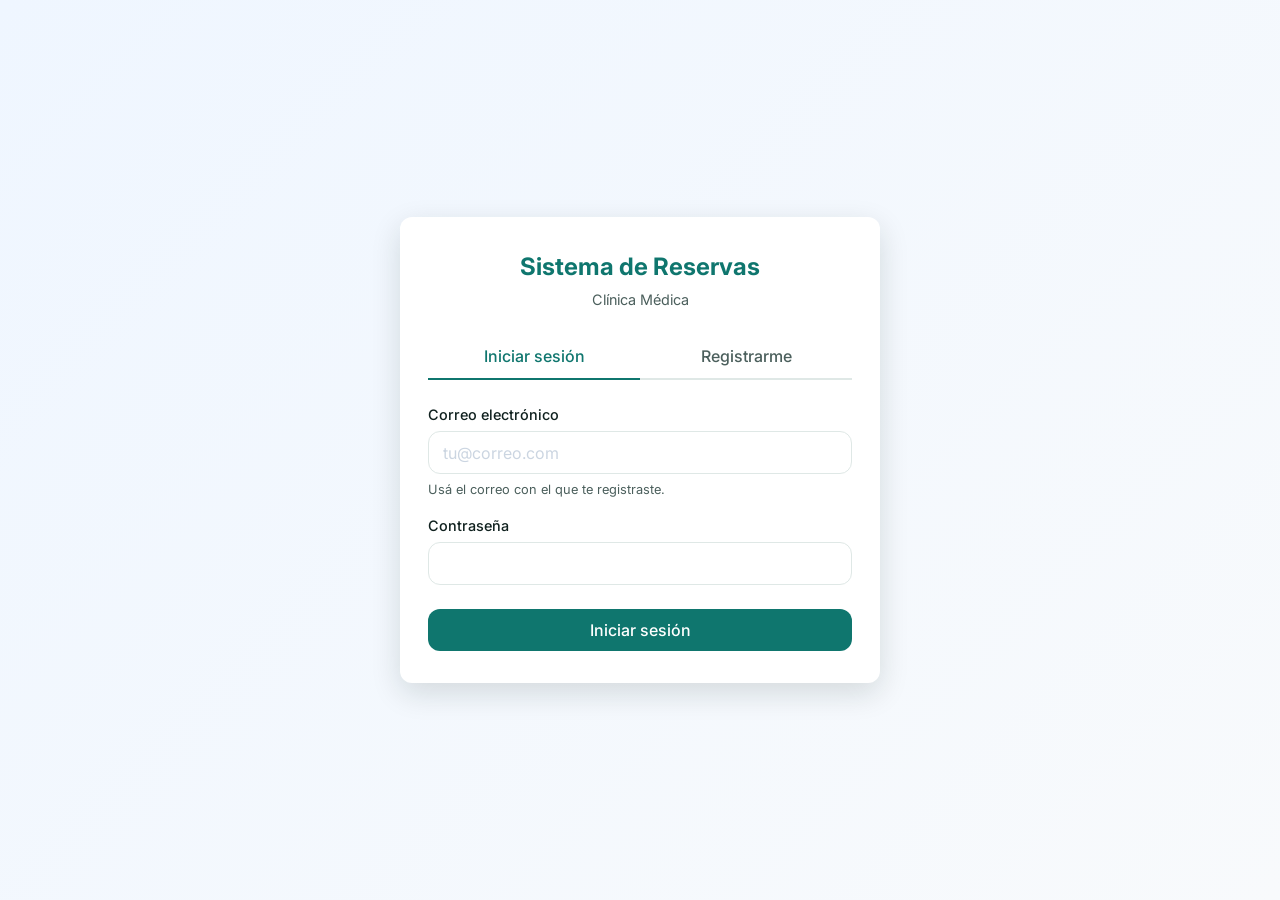
==== frontend/index.html @ bb3266c1 "fix: separar PatientResponse, fecha nacimiento con max 18 años, mensajes de error en español" ====
<!DOCTYPE html>
<html lang="es">
<head>
  <meta charset="UTF-8">
  <meta name="viewport" content="width=device-width, initial-scale=1.0">
  <title>Iniciar sesión - Clínica</title>
  <link rel="stylesheet" href="estilos.css">
  <link rel="preconnect" href="https://fonts.googleapis.com">
  <link rel="preconnect" href="https://fonts.gstatic.com" crossorigin>
  <link href="https://fonts.googleapis.com/css2?family=Inter:wght@400;500;600;700&display=swap" rel="stylesheet">
</head>
<body class="pagina-login">

  <main class="login-container">
    <header class="login-header">
      <h1>Sistema de Reservas</h1>
      <p class="login-subtitle">Clínica Médica</p>
    </header>

    <!-- Pestañas para elegir entre iniciar sesión y registrarse -->
    <nav class="tabs" role="tablist">
      <button class="tab tab-activa" id="tab-login" role="tab" aria-selected="true" aria-controls="form-login">
        Iniciar sesión
      </button>
      <button class="tab" id="tab-register" role="tab" aria-selected="false" aria-controls="form-register">
        Registrarme
      </button>
    </nav>

    <!-- Formulario de login -->
    <section id="form-login" class="form-section" role="tabpanel" aria-labelledby="tab-login">
      <form id="login-form" novalidate>
        <div class="form-group">
          <label for="login-email">Correo electrónico</label>
          <input type="email" id="login-email" name="email" autocomplete="email" required placeholder="tu@correo.com">
          <p class="form-help">Usá el correo con el que te registraste.</p>
          <p class="form-error" id="login-email-error" hidden></p>
        </div>

        <div class="form-group">
          <label for="login-password">Contraseña</label>
          <input type="password" id="login-password" name="password" autocomplete="current-password" required>
          <p class="form-error" id="login-password-error" hidden></p>
        </div>

        <p class="form-error form-error-global" id="login-error" hidden></p>

        <button type="submit" class="btn btn-primary btn-block" id="login-submit">
          Iniciar sesión
        </button>
      </form>
    </section>

    <!-- Formulario de registro (oculto por defecto) -->
    <section id="form-register" class="form-section" role="tabpanel" aria-labelledby="tab-register" hidden>
      <form id="register-form" novalidate>
        <div class="form-row">
          <div class="form-group">
            <label for="reg-first-name">Nombre</label>
            <input type="text" id="reg-first-name" name="first_name" required placeholder="Juan">
            <p class="form-error" id="reg-first-name-error" hidden></p>
          </div>
          <div class="form-group">
            <label for="reg-last-name">Apellido</label>
            <input type="text" id="reg-last-name" name="last_name" required placeholder="Pérez">
            <p class="form-error" id="reg-last-name-error" hidden></p>
          </div>
        </div>

        <div class="form-row">
          <div class="form-group">
            <label for="reg-dni">Cédula de identidad</label>
            <input type="text" id="reg-dni" name="dni" required placeholder="1.234.567-8" inputmode="numeric">
            <p class="form-error" id="reg-dni-error" hidden></p>
          </div>
          <div class="form-group">
            <label for="reg-birth-date">Fecha de nacimiento</label>
            <input type="date" id="reg-birth-date" name="birth_date" required max="2008-10-28" min="1906-10-28">
            <p class="form-error" id="reg-birth-date-error" hidden></p>
          </div>
        </div>

        <div class="form-row">
          <div class="form-group">
            <label for="reg-phone">Teléfono</label>
            <input type="tel" id="reg-phone" name="phone" required placeholder="099 123 456" inputmode="tel" maxlength="15">
            <p class="form-error" id="reg-phone-error" hidden></p>
          </div>
          <div class="form-group">
            <label for="reg-obra-social">Obra social <span class="form-optional">(opcional)</span></label>
            <input type="text" id="reg-obra-social" name="obra_social" placeholder="OSDE, Swiss Medical...">
          </div>
        </div>

        <div class="form-group">
          <label for="reg-email">Correo electrónico</label>
          <input type="email" id="reg-email" name="email" autocomplete="email" required placeholder="tu@correo.com">
          <p class="form-help">Lo vas a usar para iniciar sesión.</p>
          <p class="form-error" id="reg-email-error" hidden></p>
        </div>

        <div class="form-group">
          <label for="reg-password">Contraseña</label>
          <div class="input-con-toggle">
            <input type="password" id="reg-password" name="password" autocomplete="new-password" required minlength="8">
            <button type="button" class="btn-toggle-password" id="reg-password-toggle" aria-label="Mostrar contraseña">👁</button>
          </div>
          <p class="form-help">Mínimo 8 caracteres.</p>
          <p class="form-error" id="reg-password-error" hidden></p>
        </div>

        <div class="form-group">
          <label for="reg-password-confirm">Confirmar contraseña</label>
          <input type="password" id="reg-password-confirm" name="password_confirm" autocomplete="new-password" required minlength="8">
          <p class="form-error" id="reg-password-confirm-error" hidden></p>
        </div>

        <p class="form-error form-error-global" id="register-error" hidden></p>

        <button type="submit" class="btn btn-primary btn-block" id="register-submit">
          Crear mi cuenta
        </button>
      </form>
    </section>
  </main>

  <!-- Cargar los scripts al final para que el HTML esté listo -->
  <script src="js/config.js?v=7"></script>
  <script src="js/auth.js?v=2"></script>
  <script src="js/app.js?v=8"></script>
</body>
</html>
---- frontend/estilos.css ----
/* ============================================================
   estilos.css - Tema claro moderno para el sistema
   ============================================================ */

/* ----- Variables (para cambiar el tema fácil) ----- */

:root {
  /* Paleta verde azulado (Teal) - Maqueta rediseño */
  --color-primario: #0f766e;
  --color-primario-hover: #115e59;
  --color-peligro: #dc2626;
  --color-exito: #15803d;
  --color-advertencia: #b45309;
  --color-texto: #10211f;
  --color-texto-suave: #4b5f5c;
  --color-fondo: #f3f7f6;
  --color-blanco: #ffffff;
  --color-borde: #dfe8e6;
  --color-borde-foco: #0d9488;
  --radio: 12px;
  --radio-lg: 16px;
  --sombra: 0 1px 2px rgba(16,33,31,.08), 0 4px 16px rgba(16,33,31,.05);
  --sombra-lg: 0 10px 30px rgba(16,33,31,.14);
}

/* ============================================================
   MODO OSCURO (automático según el sistema)
   ============================================================ */

@media (prefers-color-scheme: dark) {
  :root {
    --color-primario: #2dd4bf;
    --color-primario-hover: #5eead4;
    --color-peligro: #f87171;
    --color-exito: #4ade80;
    --color-advertencia: #fbbf24;
    --color-texto: #f1f5f9;
    --color-texto-suave: #94a3b8;
    --color-fondo: #0f172a;
    --color-blanco: #1e293b;
    --color-borde: #334155;
    --color-borde-foco: #2dd4bf;
    --sombra: 0 1px 2px rgba(0,0,0,.3), 0 4px 16px rgba(0,0,0,.2);
    --sombra-lg: 0 10px 30px rgba(0,0,0,.4);
  }
}


/* ----- Reset y base ----- */

*,
*::before,
*::after {
  box-sizing: border-box;
  margin: 0;
  padding: 0;
}

html {
  font-size: 16px;
}

/* La regla [hidden] del navegador es fácil de pisar sin querer: la forzamos. */
[hidden] {
  display: none !important;
}

body {
  font-family: "Inter", -apple-system, BlinkMacSystemFont, "Segoe UI", Roboto, "Helvetica Neue", Arial, sans-serif;
  background: var(--color-fondo);
  color: var(--color-texto);
  line-height: 1.5;
  -webkit-font-smoothing: antialiased;
}


/* ----- Login ----- */

.pagina-login {
  min-height: 100vh;
  display: flex;
  align-items: center;
  justify-content: center;
  padding: 1rem;
  background: linear-gradient(135deg, #eff6ff 0%, #f8fafc 100%);
}

.login-container {
  width: 100%;
  max-width: 480px;
  background: var(--color-blanco);
  border-radius: 12px;
  box-shadow: var(--sombra-lg);
  padding: 2rem 1.75rem;
}

.login-header {
  text-align: center;
  margin-bottom: 1.5rem;
}

.login-header h1 {
  font-size: 1.5rem;
  color: var(--color-primario);
  margin-bottom: 0.25rem;
}

.login-subtitle {
  color: var(--color-texto-suave);
  font-size: 0.9rem;
}


/* ----- Pestañas ----- */

.tabs {
  display: flex;
  gap: 0;
  margin-bottom: 1.5rem;
  border-bottom: 2px solid var(--color-borde);
}

.tab {
  flex: 1;
  background: none;
  border: none;
  padding: 0.75rem 1rem;
  font-size: 1rem;
  font-family: inherit;
  color: var(--color-texto-suave);
  cursor: pointer;
  border-bottom: 2px solid transparent;
  margin-bottom: -2px;
  transition: color 0.15s, border-color 0.15s;
  font-weight: 500;
}

.tab:hover {
  color: var(--color-primario);
}

.tab-activa {
  color: var(--color-primario);
  border-bottom-color: var(--color-primario);
}


/* ----- Formularios ----- */

.form-group {
  margin-bottom: 1rem;
}

.form-row {
  display: grid;
  grid-template-columns: 1fr 1fr;
  gap: 0.75rem;
}

@media (max-width: 480px) {
  .form-row {
    grid-template-columns: 1fr;
  }
}

label {
  display: block;
  font-size: 0.9rem;
  font-weight: 500;
  margin-bottom: 0.35rem;
  color: var(--color-texto);
}

.form-optional {
  font-weight: 400;
  color: var(--color-texto-suave);
  font-size: 0.85rem;
}

input[type="text"],
input[type="email"],
input[type="password"],
input[type="tel"],
input[type="date"],
input[type="number"],
input[type="time"],
select,
textarea {
  width: 100%;
  padding: 0.65rem 0.85rem;
  font-size: 1rem;
  font-family: inherit;
  color: var(--color-texto);
  background: var(--color-blanco);
  border: 1px solid var(--color-borde);
  border-radius: var(--radio);
  transition: border-color 0.15s, box-shadow 0.15s;
  -webkit-appearance: none;
  appearance: none;
}

input:focus,
select:focus,
textarea:focus {
  outline: none;
  border-color: var(--color-primario);
  box-shadow: 0 0 0 3px rgba(37, 99, 235, 0.15);
}

input::placeholder {
  color: #cbd5e1;
}

.form-help {
  font-size: 0.8rem;
  color: var(--color-texto-suave);
  margin-top: 0.35rem;
}

.form-error {
  font-size: 0.85rem;
  color: var(--color-peligro);
  margin-top: 0.35rem;
  font-weight: 500;
}

.form-error-global {
  background: #fef2f2;
  border: 1px solid #fecaca;
  border-radius: var(--radio);
  padding: 0.75rem 1rem;
  margin-bottom: 1rem;
}


/* ----- Botones ----- */

.btn {
  display: inline-flex;
  align-items: center;
  justify-content: center;
  gap: 0.5rem;
  padding: 0.7rem 1.2rem;
  font-size: 1rem;
  font-weight: 500;
  font-family: inherit;
  border: none;
  border-radius: var(--radio);
  cursor: pointer;
  transition: background 0.15s, opacity 0.15s;
  text-decoration: none;
}

.btn-primary {
  background: var(--color-primario);
  color: white;
}

.btn-primary:hover:not(:disabled) {
  background: var(--color-primario-hover);
}

.btn:disabled {
  opacity: 0.6;
  cursor: not-allowed;
}

.btn-block {
  width: 100%;
  margin-top: 0.5rem;
}


/* ----- Notificaciones (toast) ----- */

.toast {
  position: fixed;
  bottom: 1.5rem;
  left: 50%;
  transform: translateX(-50%) translateY(1rem);
  padding: 0.75rem 1.25rem;
  border-radius: var(--radio);
  font-size: 0.95rem;
  font-weight: 500;
  color: white;
  box-shadow: var(--sombra-lg);
  opacity: 0;
  transition: opacity 0.3s, transform 0.3s;
  z-index: 1000;
  max-width: 90vw;
}

.toast-visible {
  opacity: 1;
  transform: translateX(-50%) translateY(0);
}

.toast-success {
  background: var(--color-exito);
}

.toast-error {
  background: var(--color-peligro);
}

.toast-info {
  background: var(--color-primario);
}

/* ============================================================
   Estilos del panel de la app (después del login)
   ============================================================ */

/* ----- Header de la app ----- */

.app-header {
  background: var(--color-blanco);
  border-bottom: 1px solid var(--color-borde);
  padding: 0.75rem 1rem;
  display: flex;
  align-items: center;
  justify-content: space-between;
  gap: 1rem;
  flex-wrap: wrap;
  box-shadow: var(--sombra);
}

.app-header-brand h1 {
  font-size: 1.1rem;
  color: var(--color-primario);
  margin: 0;
}

.app-header-user {
  display: flex;
  align-items: center;
  gap: 0.75rem;
  font-size: 0.9rem;
  color: var(--color-texto-suave);
}


/* ----- Botones secundarios y de peligro ----- */

.btn-secondary {
  background: transparent;
  color: var(--color-texto-suave);
  border: 1px solid var(--color-borde);
}

.btn-secondary:hover:not(:disabled) {
  background: var(--color-fondo);
  color: var(--color-texto);
}

.btn-peligro {
  background: var(--color-peligro);
  color: white;
}

.btn-peligro:hover:not(:disabled) {
  background: #b91c1c;
}

.btn-sm {
  padding: 0.4rem 0.8rem;
  font-size: 0.85rem;
}


/* ----- Navegación de la app ----- */

.app-nav {
  display: flex;
  background: var(--color-blanco);
  border-bottom: 1px solid var(--color-borde);
  padding: 0 1rem;
  gap: 0.5rem;
  overflow-x: auto;
}

.nav-item {
  background: none;
  border: none;
  padding: 0.85rem 1rem;
  font-size: 0.95rem;
  font-family: inherit;
  color: var(--color-texto-suave);
  cursor: pointer;
  border-bottom: 3px solid transparent;
  margin-bottom: -1px;
  transition: color 0.15s, border-color 0.15s;
  font-weight: 500;
  white-space: nowrap;
}

.nav-item:hover {
  color: var(--color-primario);
}

.nav-item-activa {
  color: var(--color-primario);
  border-bottom-color: var(--color-primario);
}


/* ----- Main de la app ----- */

.app-main {
  max-width: 960px;
  margin: 0 auto;
  padding: 1.5rem 1rem 3rem;
}

.app-section {
  animation: aparecer 0.2s ease-out;
}

@keyframes aparecer {
  from { opacity: 0; transform: translateY(4px); }
  to { opacity: 1; transform: translateY(0); }
}

.section-header {
  margin-bottom: 1.5rem;
}

.section-header h2 {
  font-size: 1.35rem;
  margin-bottom: 0.35rem;
}

.section-subtitle {
  color: var(--color-texto-suave);
  font-size: 0.9rem;
}


/* ----- Cajas de estado ----- */

.loading-box {
  padding: 1.5rem;
  background: var(--color-blanco);
  border: 1px solid var(--color-borde);
  border-radius: var(--radio);
  color: var(--color-texto-suave);
  text-align: center;
  font-size: 0.9rem;
}

.empty-box {
  padding: 2rem 1.5rem;
  background: var(--color-blanco);
  border: 1px dashed var(--color-borde);
  border-radius: var(--radio);
  text-align: center;
}

.empty-box h3 {
  margin-bottom: 0.5rem;
  color: var(--color-texto);
}

.empty-box p {
  color: var(--color-texto-suave);
  font-size: 0.9rem;
  margin-bottom: 1rem;
}


/* ----- Lista de citas ----- */

.citas-list {
  display: flex;
  flex-direction: column;
  gap: 0.75rem;
}

.cita-card {
  background: var(--color-blanco);
  border: 1px solid var(--color-borde);
  border-left: 4px solid var(--color-borde);
  border-radius: var(--radio);
  padding: 1rem;
  display: flex;
  align-items: center;
  justify-content: space-between;
  gap: 1rem;
  flex-wrap: wrap;
}

.cita-confirmada {
  border-left-color: var(--color-exito);
}

.cita-cancelada {
  border-left-color: var(--color-peligro);
  opacity: 0.6;
}

.cita-atendida {
  border-left-color: var(--color-primario);
}

.cita-no-show {
  border-left-color: var(--color-advertencia);
}

.cita-info {
  flex: 1;
  min-width: 200px;
}

.cita-fecha {
  font-weight: 500;
  font-size: 1rem;
  margin-bottom: 0.25rem;
}

.cita-estado {
  font-size: 0.85rem;
  color: var(--color-texto-suave);
}


/* ----- Grid de horarios ----- */

.horarios-grid {
  display: grid;
  grid-template-columns: repeat(auto-fill, minmax(80px, 1fr));
  gap: 0.5rem;
  margin-top: 0.5rem;
}

.horario-btn {
  padding: 0.6rem 0.5rem;
  font-size: 0.95rem;
  font-family: inherit;
  background: #dcfce7;
  color: #166534;
  border: 2px solid #bbf7d0;
  border-radius: var(--radio);
  cursor: pointer;
  transition: background 0.15s, border-color 0.15s, transform 0.1s;
  font-weight: 500;
}

.horario-btn:hover:not(:disabled) {
  background: #bbf7d0;
  border-color: var(--color-exito);
}

.horario-btn-seleccionado {
  background: var(--color-exito);
  color: white;
  border-color: #15803d;
  transform: scale(1.05);
}

.horario-btn-ocupado {
  background: var(--color-fondo);
  color: #94a3b8;
  border-color: var(--color-borde);
  cursor: not-allowed;
  text-decoration: line-through;
}


/* ----- Form de reserva ----- */

.reservar-form {
  background: var(--color-blanco);
  padding: 1.5rem;
  border: 1px solid var(--color-borde);
  border-radius: var(--radio);
}

/* ============================================================
   Estilos del panel de admin
   ============================================================ */

/* ----- Filtros ----- */

.filtros-box {
  background: var(--color-blanco);
  border: 1px solid var(--color-borde);
  border-radius: var(--radio);
  padding: 1rem;
  margin-bottom: 1.5rem;
  display: grid;
  grid-template-columns: repeat(auto-fit, minmax(180px, 1fr));
  gap: 0.75rem;
  align-items: end;
}

.filtros-box .form-group {
  margin-bottom: 0;c
}

.filtros-acciones {
  display:ita flex;
 - gap: 0.5rem;
  grid-column: 1 / -iones1;
  margin-top: 0.25rem;
}


/* ----- Lista de citas (admin) ----- */

.citas-admin-list {
  display: flex;
  flex-direction: column;
  gap: 0.75rem;
}

.cita-detalle {
  font-size: 0.9rem;
  color: var(--color-texto-suave);
  margin-bottom: 0.25rem;
}

.acciones-horario {
  display: flex;
  gap: 0.5rem;
  flex-wrap: wrap;
}


/* ----- Modal ----- */

.modal-backdrop {
  position: fixed;
  inset: 0;
  background: rgba(15, 23, 42, 0.6);
  display: flex;
  align-items: center;
  justify-content: center;
  padding: 1rem;
  z-index: 1000;
  animation: fadeIn 0.15s ease-out;
}

@keyframes fadeIn {
  from { opacity: 0; }
  to { opacity: 1; }
}

.modal {
  background: var(--color-blanco);
  border-radius: 12px;
  box-shadow: var(--sombra-lg);
  width: 100%;
  max-width: 520px;
  max-height: 90vh;
  display: flex;
  flex-direction: column;
  overflow: hidden;
}

.modal-header {
  display: flex;
  align-items: center;
  justify-content: space-between;
  padding: 1rem 1.25rem;
  border-bottom: 1px solid var(--color-borde);
}

.modal-header h3 {
  font-size: 1.1rem;
  margin: 0;
}

.modal-close {
  background: none;
  border: none;
  font-size: 1.75rem;
  color: var(--color-texto-suave);
  cursor: pointer;
  padding: 0;
  line-height: 1;
  width: 32px;
  height: 32px;
  border-radius: 50%;
  transition: background 0.15s;
}

.modal-close:hover {
  background: var(--color-fondo);
}

.modal-body {
  padding: 1.25rem;
  overflow-y: auto;
}

.modal-acciones {
  display: flex;
  justify-content: flex-end;
  gap: 0.5rem;
  margin-top: 1.25rem;
  padding-top: 1rem;
  border-top: 1px solid var(--color-borde);
}

/* ----- Lista de checkboxes (para especialidades) ----- */

.checkbox-list {
  display: flex;
  flex-direction: column;
  gap: 0.5rem;
  padding: 0.75rem;
  background: var(--color-fondo);
  border: 1px solid var(--color-borde);
  border-radius: var(--radio);
  margin-top: 0.35rem;
  max-height: 200px;
  overflow-y: auto;
}

.checkbox-item {
  display: flex;
  align-items: center;
  gap: 0.5rem;
  font-weight: 400;
  font-size: 0.95rem;
  margin: 0;
  cursor: pointer;
}

.checkbox-item input {
  width: auto;
  margin: 0;
  cursor: pointer;
}

.form-hint {
  font-size: 0.8rem;
  color: var(--color-texto-suave);
  margin-top: 0.35rem;
  font-style: italic;
}

/* ----- Subsecciones (horarios y bloqueos) ----- */

.subsection {
  background: var(--color-blanco);
  border: 1px solid var(--color-borde);
  border-radius: var(--radio);
  padding: 1.25rem;
  margin-bottom: 1.5rem;
}

.subsection-header {
  display: flex;
  align-items: center;
  justify-content: space-between;
  gap: 1rem;
  margin-bottom: 1rem;
  flex-wrap: wrap;
}

.subsection-header h3 {
  font-size: 1.1rem;
  margin: 0;
}

.horarios-tabla-container {
  overflow-x: auto;
}

.horarios-tabla {
  width: 100%;
  border-collapse: collapse;
  font-size: 0.9rem;
}

.horarios-tabla th,
.horarios-tabla td {
  text-align: left;
  padding: 0.6rem 0.5rem;
  border-bottom: 1px solid var(--color-borde);
}

.horarios-tabla th {
  font-weight: 600;
  color: var(--color-texto-suave);
  font-size: 0.85rem;
  text-transform: uppercase;
  letter-spacing: 0.03em;
}

.horarios-tabla tbody tr:last-child td {
  border-bottom: none;
}

textarea {
  font-family: inherit;
  resize: vertical;
}

/* ----- Agrupamiento por dia (panel medico) ----- */

.citas-agrupadas {
  display: flex;
  flex-direction: column;
  gap: 1.5rem;
}

.grupo-dia-titulo {
  font-size: 1rem;
  font-weight: 600;
  color: var(--color-texto-suave);
  text-transform: uppercase;
  letter-spacing: 0.05em;
  font-size: 0.85rem;
  margin-bottom: 0.75rem;
  padding-bottom: 0.5rem;
  border-bottom: 2px solid var(--color-borde);
}

/* ----- Acciones de horario (botones apilados) ----- */

.acciones-horario {
  display: flex;
  flex-direction: column;
  gap: 0.35rem;
  align-items: flex-start;
}

.acciones-separador {
  height: 1px;
  width: 100%;
  background: var(--color-borde);
  margin: 0.25rem 0;
}

.acciones-nota {
  font-size: 0.7rem;
  color: var(--color-texto-suave);
  font-style: italic;
  margin: 0;
}

/* --- Limpieza de botones (Fase 1) --- */
.btn,
.btn:visited,
.btn:hover,
.btn:focus {
  text-decoration: none !important;
  color: inherit;
}
.btn-primary,
.btn-primary:visited {
  color: #ffffff !important;
}

/* ============================================================
   FASE 2: Barra lateral (Desktop)
   ============================================================ */

/* Layout general: sidebar + main */
.app-layout {
  display: flex;
  min-height: calc(100vh - 64px); /* 64px = altura del header */
}

/* Barra lateral (antes era la barra de pestañas) */
.app-nav {
  width: 240px;
  background: var(--color-blanco);
  border-right: 1px solid var(--color-borde);
  padding: 1.5rem 1rem;
  display: flex;
  flex-direction: column;
  gap: 0.5rem;
  position: sticky;
  top: 64px;
  height: calc(100vh - 64px);
  overflow-y: auto;
}

/* Botones de la barra lateral */
.app-nav .nav-item {
  width: 100%;
  text-align: left;
  padding: 0.75rem 1rem;
  border-radius: var(--radio-sm);
  background: transparent;
  border: none;
  color: var(--color-texto-suave);
  font-size: 0.95rem;
  font-weight: 500;
  cursor: pointer;
  transition: all 0.15s ease;
  font-family: inherit;
}

.app-nav .nav-item:hover {
  background: var(--color-fondo);
  color: var(--color-texto);
}

.app-nav .nav-item-activa {
  background: var(--color-primario-suave, #ccfbf1);
  color: var(--color-primario);
  font-weight: 600;
}

/* Main: ocupa el resto del espacio */
.app-main {
  flex: 1;
  padding: 2rem;
  max-width: 1400px;
  margin: 0 auto;
}

/* ============================================================
   RESPONSIVE: En móvil, la barra lateral vuelve a ser arriba
   ============================================================ */
@media (max-width: 768px) {
  .app-layout {
    flex-direction: column;
  }
  
  .app-nav {
    width: 100%;
    flex-direction: row;
    height: auto;
    overflow-x: auto;
    padding: 0.5rem;
    position: static;
    border-right: none;
    border-bottom: 1px solid var(--color-borde);
    gap: 0.25rem;
  }
  
  .app-nav .nav-item {
    white-space: nowrap;
    padding: 0.5rem 0.75rem;
    font-size: 0.85rem;
  }
  
  .app-main {
    padding: 1rem;
  }
}

/* ============================================================
   FASE 2.1: Botones en listas (más discretos y elegantes)
   ============================================================ */

/* Contenedor de acciones en las tarjetas */
.cita-acciones {
  display: flex;
  gap: 0.5rem; /* Separación entre los botones */
  align-items: center;
}

/* Botón Editar (Secundario) */
.cita-acciones .btn {
  background: var(--color-blanco);
  border: 1px solid var(--color-borde);
  color: var(--color-texto-suave);
  font-weight: 500;
  padding: 0.4rem 0.8rem;
  border-radius: var(--radio-sm);
  box-shadow: none;
  transition: all 0.2s ease;
}
.cita-acciones .btn:hover {
  background: var(--color-fondo);
  color: var(--color-texto);
}

/* Botón Desactivar (Peligro discreto) */
.cita-acciones .btn-peligro {
  background: transparent;
  border: 1px solid transparent;
  color: var(--color-peligro);
}
.cita-acciones .btn-peligro:hover {
  background: #fee2e2; /* Rojo muy suave al pasar el mouse */
  border-color: #fecaca;
}

/* En el iPhone, que no se quede pegado el rojo al tocar */
@media (hover: none) {
  .cita-acciones .btn-peligro:hover {
    background: transparent;
  }
  .cita-acciones .btn-peligro:active {
    background: #fee2e2;
  }
}

/* ============================================================
   FASE 3: Pantalla de Inicio (Dashboard)
   ============================================================ */

/* Contenedor de tarjetas de resumen */
.inicio-tarjetas {
  display: grid;
  grid-template-columns: repeat(auto-fit, minmax(200px, 1fr));
  gap: 1rem;
  margin-bottom: 1.5rem;
}

/* Tarjeta de resumen */
.inicio-tarjeta {
  background: var(--color-blanco);
  border-radius: var(--radio);
  border: 1px solid var(--color-borde);
  padding: 1.25rem 1.5rem;
  box-shadow: var(--sombra);
  display: flex;
  flex-direction: column;
  gap: 0.25rem;
}

.inicio-tarjeta-label {
  font-size: 0.875rem;
  color: var(--color-texto-suave);
  font-weight: 500;
}

.inicio-tarjeta-numero {
  font-size: 2.25rem;
  font-weight: 700;
  color: var(--color-texto);
  line-height: 1.2;
  font-variant-numeric: tabular-nums;
}

.inicio-tarjeta-detalle {
  font-size: 0.8rem;
  color: var(--color-texto-suave);
}

/* Card de agenda */
.inicio-card {
  background: var(--color-blanco);
  border-radius: var(--radio);
  border: 1px solid var(--color-borde);
  box-shadow: var(--sombra);
  overflow: hidden;
}

.inicio-card-header {
  padding: 1.25rem 1.5rem;
  border-bottom: 1px solid var(--color-borde);
}

.inicio-card-header h3 {
  font-size: 1.1rem;
  font-weight: 600;
  color: var(--color-texto);
}

/* Lista de la agenda */
.inicio-agenda-list {
  display: flex;
  flex-direction: column;
}

.inicio-agenda-item {
  display: flex;
  align-items: center;
  gap: 1rem;
  padding: 1rem 1.5rem;
  border-bottom: 1px solid var(--color-borde);
}

.inicio-agenda-item:last-child {
  border-bottom: none;
}

.inicio-agenda-hora {
  font-size: 1rem;
  font-weight: 600;
  color: var(--color-primario);
  min-width: 60px;
}

.inicio-agenda-info {
  flex: 1;
}

.inicio-agenda-paciente {
  font-weight: 600;
  color: var(--color-texto);
  font-size: 0.95rem;
}

.inicio-agenda-detalle {
  font-size: 0.85rem;
  color: var(--color-texto-suave);
  margin-top: 0.15rem;
}

/* Badges de estado (reutilizamos las píldoras) */
.estado-badge {
  padding: 0.25rem 0.75rem;
  border-radius: var(--radio-pill);
  font-size: 0.75rem;
  font-weight: 600;
}
.estado-confirmed { background: #d1fae5; color: #065f46; }
.estado-attended { background: #dbeafe; color: #1e40af; }
.estado-pending { background: #fef3c7; color: #92400e; }
.estado-cancelled { background: #fee2e2; color: #991b1b; }
.estado-no_show { background: #f3f4f6; color: #374151; }

/* ============================================================
   FASE 4: Agenda Semanal (Grilla)
   ============================================================ */

.agenda-header {
  display: flex;
  justify-content: space-between;
  align-items: center;
  margin-bottom: 1rem;
  flex-wrap: wrap;
  gap: 1rem;
}

.agenda-controles {
  display: flex;
  gap: 0.5rem;
  align-items: center;
}

.agenda-leyenda {
  display: flex;
  gap: 1rem;
  margin-bottom: 1rem;
  flex-wrap: wrap;
  font-size: 0.85rem;
  color: var(--color-texto-suave);
}

.agenda-leyenda-item {
  display: flex;
  align-items: center;
  gap: 0.4rem;
}

.agenda-leyenda-color {
  width: 12px;
  height: 12px;
  border-radius: 3px;
  display: inline-block;
}
.agenda-color-confirmed { background: #d1fae5; border: 1px solid #059669; }
.agenda-color-pending { background: #fef3c7; border: 1px dashed #d97706; }
.agenda-color-attended { background: #dbeafe; border: 1px solid #3b82f6; }
.agenda-color-cancelled { background: #fee2e2; border: 1px solid #dc2626; }

.agenda-grilla-container {
  background: var(--color-blanco);
  border-radius: var(--radio);
  border: 1px solid var(--color-borde);
  box-shadow: var(--sombra);
  overflow: auto;
  max-height: 70vh;
}

.agenda-grilla {
  display: grid;
  grid-template-columns: 60px repeat(7, minmax(120px, 1fr));
  min-width: 900px;
}

.agenda-grilla-header {
  display: contents;
}

.agenda-grilla-celda-header {
  padding: 0.75rem 0.5rem;
  text-align: center;
  font-weight: 600;
  font-size: 0.85rem;
  color: var(--color-texto);
  background: var(--color-fondo);
  border-bottom: 2px solid var(--color-borde);
  position: sticky;
  top: 0;
  z-index: 2;
}

.agenda-grilla-celda-header.hoy {
  background: var(--color-primario-suave, #ccfbf1);
  color: var(--color-primario);
}

.agenda-grilla-hora {
  padding: 0.5rem;
  text-align: right;
  font-size: 0.75rem;
  color: var(--color-texto-suave);
  border-right: 1px solid var(--color-borde);
  border-bottom: 1px solid var(--color-borde);
  background: var(--color-fondo);
  position: sticky;
  left: 0;
  z-index: 1;
}

.agenda-grilla-celda {
  border-right: 1px solid var(--color-borde);
  border-bottom: 1px solid var(--color-borde);
  min-height: 50px;
  position: relative;
  padding: 2px;
}

.agenda-bloque {
  padding: 0.35rem 0.5rem;
  border-radius: 6px;
  font-size: 0.75rem;
  line-height: 1.3;
  cursor: pointer;
  transition: transform 0.15s ease;
  overflow: hidden;
  height: calc(100% - 4px);
}
.agenda-bloque:hover {
  transform: scale(1.02);
  z-index: 3;
}
.agenda-bloque-confirmed { background: #d1fae5; border-left: 3px solid #059669; color: #065f46; }
.agenda-bloque-pending { background: #fef3c7; border-left: 3px dashed #d97706; color: #92400e; }
.agenda-bloque-attended { background: #dbeafe; border-left: 3px solid #3b82f6; color: #1e40af; }
.agenda-bloque-cancelled { background: #fee2e2; border-left: 3px solid #dc2626; color: #991b1b; text-decoration: line-through; }

.agenda-bloque-hora { font-weight: 600; }
.agenda-bloque-paciente { font-weight: 500; }
.agenda-bloque-medico { font-size: 0.7rem; opacity: 0.85; }

/* ============================================================
   FASE 5: Tarjetas de lista (rediseño con avatar y menú)
   ============================================================ */

.lista-card {
  background: var(--color-blanco);
  border-radius: var(--radio);
  border: 1px solid var(--color-borde);
  box-shadow: var(--sombra);
  padding: 1rem 1.25rem;
  display: flex;
  align-items: center;
  gap: 1rem;
  transition: box-shadow 0.2s ease;
}

.lista-card:hover {
  box-shadow: var(--sombra-lg);
}

/* Avatar circular con iniciales */
.lista-avatar {
  width: 48px;
  height: 48px;
  border-radius: 50%;
  background: var(--color-primario-suave, #ccfbf1);
  color: var(--color-primario);
  display: flex;
  align-items: center;
  justify-content: center;
  font-weight: 600;
  font-size: 0.95rem;
  flex-shrink: 0;
}

/* Contenido principal de la tarjeta */
.lista-contenido {
  flex: 1;
  min-width: 0;
}

.lista-titulo {
  font-weight: 600;
  color: var(--color-texto);
  font-size: 1rem;
  margin-bottom: 0.15rem;
}

.lista-detalle {
  color: var(--color-texto-suave);
  font-size: 0.85rem;
  margin-bottom: 0.15rem;
}

.lista-detalle-secundario {
  color: var(--color-texto-suave);
  font-size: 0.8rem;
  opacity: 0.85;
}

/* Píldora de estado */
.lista-estado {
  padding: 0.25rem 0.75rem;
  border-radius: var(--radio-pill, 9999px);
  font-size: 0.75rem;
  font-weight: 600;
  white-space: nowrap;
}

.lista-estado-activo {
  background: #d1fae5;
  color: #065f46;
}

.lista-estado-inactivo {
  background: #f3f4f6;
  color: #6b7280;
}

/* Menú de acciones (⋯) */
.lista-acciones {
  position: relative;
  flex-shrink: 0;
}

.lista-menu-btn {
  background: transparent;
  border: none;
  color: var(--color-texto-suave);
  font-size: 1.5rem;
  line-height: 1;
  padding: 0.25rem 0.5rem;
  border-radius: var(--radio-sm, 8px);
  cursor: pointer;
  font-family: inherit;
  transition: background 0.15s ease;
}

.lista-menu-btn:hover {
  background: var(--color-fondo);
  color: var(--color-texto);
}

.lista-menu {
  position: absolute;
  right: 0;
  top: 100%;
  background: var(--color-blanco);
  border-radius: var(--radio-sm, 8px);
  border: 1px solid var(--color-borde);
  box-shadow: var(--sombra-lg);
  padding: 0.25rem;
  min-width: 140px;
  z-index: 10;
}

.lista-menu[hidden] {
  display: none !important;
}

.lista-menu button {
  display: block;
  width: 100%;
  text-align: left;
  padding: 0.5rem 0.75rem;
  background: transparent;
  border: none;
  border-radius: 6px;
  color: var(--color-texto);
  font-size: 0.85rem;
  cursor: pointer;
  font-family: inherit;
}

.lista-menu button:hover {
  background: var(--color-fondo);
}

.lista-menu button.peligro {
  color: var(--color-peligro);
}

.lista-menu button.peligro:hover {
  background: #fee2e2;
}

/* ============================================================
   FASE 5: Tabla de Horarios (estilo nuevo)
   ============================================================ */

.horarios-tabla {
  width: 100%;
  border-collapse: collapse;
  background: var(--color-blanco);
  border-radius: var(--radio);
  border: 1px solid var(--color-borde);
  box-shadow: var(--sombra);
  overflow: hidden;
}

.horarios-tabla thead {
  background: var(--color-fondo);
}

.horarios-tabla th {
  text-align: left;
  padding: 0.75rem 1rem;
  font-size: 0.8rem;
  font-weight: 600;
  color: var(--color-texto-suave);
  text-transform: uppercase;
  letter-spacing: 0.5px;
  border-bottom: 1px solid var(--color-borde);
}

.horarios-tabla td {
  padding: 1rem;
  border-bottom: 1px solid var(--color-borde);
  font-size: 0.9rem;
  color: var(--color-texto);
  vertical-align: middle;
}

.horarios-tabla tbody tr:last-child td {
  border-bottom: none;
}

.horarios-tabla tbody tr:hover {
  background: var(--color-fondo);
}

/* Celda de acciones con los botones apilados */
.acciones-horario {
  display: flex;
  flex-direction: column;
  gap: 0.4rem;
  align-items: flex-end;
}

.acciones-separador {
  height: 1px;
  width: 100%;
  background: var(--color-borde);
  margin: 0.2rem 0;
}

/* ============================================================
   FASE 6: Modales como hoja inferior (móvil) / centrados (PC)
   ============================================================ */

.modal-backdrop {
  position: fixed;
  inset: 0;
  z-index: 1000;
  background: rgba(16, 33, 31, 0.55);
  display: flex;
  align-items: flex-end;
  justify-content: center;
  overflow-y: auto;
}

.modal {
  width: 100%;
  max-width: 520px;
  max-height: 92dvh;
  overflow-y: auto;
  background: var(--color-blanco);
  border-radius: 16px 16px 0 0;
}

.modal-acciones {
  position: sticky;
  bottom: 0;
  background: var(--color-blanco);
  padding-top: 0.75rem;
}

@media (min-width: 700px) {
  .modal-backdrop {
    align-items: center;
    padding: 1rem;
  }
  .modal {
    border-radius: 16px;
  }
}

/* ============================================================
   FASE 6: Estilos para <dialog>
   ============================================================ */

.app-dialog {
  padding: 0;
  border: none;
  border-radius: var(--radio);
  max-width: 520px;
  width: 100%;
  max-height: 92dvh;
  overflow-y: auto;
  box-shadow: 0 25px 50px -12px rgba(0, 0, 0, 0.25);
  background: var(--color-blanco);
}

/* El backdrop (fondo oscuro) que agrega <dialog> automáticamente */
.app-dialog::backdrop {
  background: rgba(16, 33, 31, 0.55);
}

/* En móvil, hoja inferior */
@media (max-width: 699px) {
  .app-dialog {
    margin: 0;
    margin-top: auto;
    border-radius: 16px 16px 0 0;
    max-height: 92dvh;
  }
}

/* En desktop, centrado */
@media (min-width: 700px) {
  .app-dialog {
    margin: auto;
    border-radius: var(--radio);
  }
}

/* Ajustes del contenido interno */
.app-dialog .modal-header {
  padding: 1.25rem 1.5rem;
  border-bottom: 1px solid var(--color-borde);
  display: flex;
  justify-content: space-between;
  align-items: center;
}

.app-dialog .modal-body {
  padding: 1.5rem;
}

.app-dialog .modal-acciones {
  display: flex;
  justify-content: flex-end;
  gap: 0.75rem;
  padding-top: 1rem;
  border-top: 1px solid var(--color-borde);
  margin-top: 1.5rem;
}

/* ============================================================
   FASE 7: Buscador con autocompletado
   ============================================================ */

.searchable-select {
  position: relative;
  width: 100%;
}

.searchable-select input[type="text"] {
  width: 100%;
  padding: 0.75rem 1rem;
  border-radius: var(--radio-sm);
  border: 1px solid var(--color-borde);
  background: var(--color-fondo);
  font-family: inherit;
  font-size: 1rem;
  transition: all 0.2s ease;
}

.searchable-select input[type="text"]:focus {
  border-color: var(--color-primario);
  background: var(--color-blanco);
  box-shadow: 0 0 0 3px var(--color-primario-suave, #ccfbf1);
  outline: none;
}

.searchable-dropdown {
  position: absolute;
  top: 100%;
  left: 0;
  right: 0;
  background: var(--color-blanco);
  border: 1px solid var(--color-borde);
  border-radius: var(--radio-sm);
  box-shadow: var(--sombra-lg);
  max-height: 250px;
  overflow-y: auto;
  z-index: 100;
  margin-top: 4px;
}

.searchable-dropdown[hidden] {
  display: none !important;
}

.searchable-option {
  padding: 0.75rem 1rem;
  cursor: pointer;
  font-size: 0.95rem;
  color: var(--color-texto);
  border-bottom: 1px solid var(--color-borde);
}

.searchable-option:last-child {
  border-bottom: none;
}

.searchable-option:hover,
.searchable-option.selected {
  background: var(--color-primario-suave, #ccfbf1);
  color: var(--color-primario);
}

.searchable-option .option-detalle {
  font-size: 0.8rem;
  color: var(--color-texto-suave);
  margin-top: 0.15rem;
}

.searchable-empty {
  padding: 1rem;
  text-align: center;
  color: var(--color-texto-suave);
  font-size: 0.85rem;
}

/* Fix: dropdown del buscador en filtros no se corta */
.filtros-box {
  overflow: visible !important;
}

.searchable-select {
  overflow: visible;
}

/* ============================================================
   FASE 10: Botón mostrar/ocultar contraseña
   ============================================================ */

.input-con-toggle {
  position: relative;
  display: flex;
  align-items: center;
}

.input-con-toggle input {
  flex: 1;
  padding-right: 2.5rem;
}

.btn-toggle-password {
  position: absolute;
  right: 0.5rem;
  background: transparent;
  border: none;
  cursor: pointer;
  font-size: 1.2rem;
  padding: 0.5rem;
  color: var(--color-texto-suave);
}

.btn-toggle-password:hover {
  color: var(--color-texto);
}

/* ============================================================
   FASE 10: Mejorar el diseño del dropdown del buscador
   ============================================================ */

.searchable-dropdown {
  border-radius: var(--radio);
  border: 1px solid var(--color-borde);
  box-shadow: var(--sombra-lg);
  margin-top: 4px;
}

.searchable-option {
  padding: 0.75rem 1rem;
  border-bottom: 1px solid var(--color-borde);
  transition: background 0.15s ease;
}

.searchable-option:last-child {
  border-bottom: none;
}

.searchable-option:hover {
  background: var(--color-fondo);
}

.searchable-option.selected {
  background: var(--color-primario-suave, #ccfbf1);
  color: var(--color-primario);
}

.searchable-empty {
  padding: 1rem;
  text-align: center;
  color: var(--color-texto-suave);
  font-size: 0.85rem;
}

/* ============================================================
   FASE 10: Iconos del menu lateral
   ============================================================ */

.nav-item {
  display: flex;
  align-items: center;
  gap: 10px;
}

.nav-item .icono {
  width: 20px;
  height: 20px;
  fill: none;
  stroke: currentColor;
  stroke-width: 1.8;
  stroke-linecap: round;
  stroke-linejoin: round;
  flex: none;
}
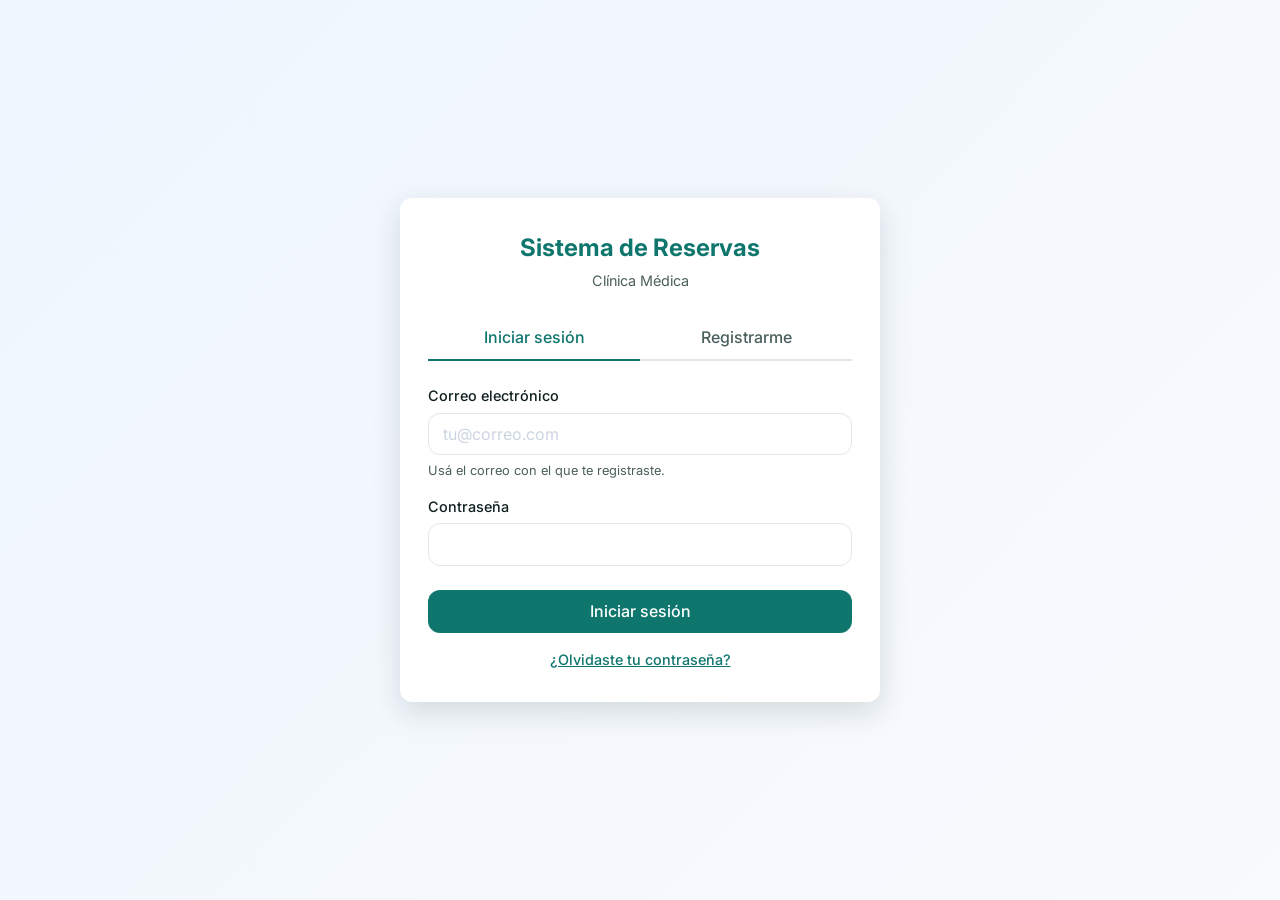
==== commit b1bbe63e: "feat: agregar "Olvidé mi contraseña" - Endpoints POST /auth/forgot-password y POST /auth/reset-passw" ====
--- a/frontend/index.html
+++ b/frontend/index.html
@@ -48,6 +48,7 @@
         <button type="submit" class="btn btn-primary btn-block" id="login-submit">
           Iniciar sesión
         </button>
+        <p class="login-link-secundario"><a href="reset-password.html">¿Olvidaste tu contraseña?</a></p>
       </form>
     </section>
 
--- a/frontend/estilos.css
+++ b/frontend/estilos.css
@@ -222,6 +222,25 @@
   color: var(--color-peligro);
   margin-top: 0.35rem;
   font-weight: 500;
+}
+
+.login-link-secundario {
+  text-align: center;
+  margin-top: 1rem;
+  font-size: 0.9rem;
+}
+
+.login-link-secundario a {
+  color: var(--color-primario);
+  font-weight: 500;
+}
+
+.mensaje-ok {
+  background: rgba(21, 128, 61, 0.08);
+  border: 1px solid rgba(21, 128, 61, 0.3);
+  color: var(--color-texto);
+  border-radius: var(--radio);
+  padding: 0.75rem 1rem;
 }
 
 .form-error-global {
@@ -1717,3 +1736,442 @@
   stroke-linejoin: round;
   flex: none;
 }
+
+/* ============================================================
+   FASE 10: Badge de ausencias pendientes
+   ============================================================ */
+
+.nav-badge {
+  display: inline-flex;
+  align-items: center;
+  justify-content: center;
+  min-width: 20px;
+  height: 20px;
+  padding: 0 6px;
+  margin-left: auto;
+  border-radius: 10px;
+  background: #d97706;
+  color: #ffffff;
+  font-size: 0.75rem;
+  font-weight: 600;
+  line-height: 1;
+}
+
+.nav-badge[hidden] {
+  display: none !important;
+}
+
+/* ============================================================
+   FASE 10: Filtros del panel médico (grid alineado)
+   ============================================================ */
+
+/* Solo aplica a los filtros que tienen .form-row + .form-group */
+.filtros-box {
+  display: grid;
+  grid-template-columns: repeat(auto-fit, minmax(180px, 1fr));
+  gap: 12px;
+}
+
+/* Los .form-row internos no deben romper el grid */
+.filtros-box .form-row {
+  display: contents;
+}
+
+/* Cada form-group ocupa una celda del grid */
+.filtros-box .form-group {
+  min-width: 0;
+}
+
+/* Los inputs y selects ocupan el 100% de su celda */
+.filtros-box .form-group input,
+.filtros-box .form-group select {
+  width: 100%;
+  box-sizing: border-box;
+}
+
+/* Las acciones (botones) ocupan toda la fila debajo */
+.filtros-box .filtros-acciones {
+  grid-column: 1 / -1;
+  display: flex;
+  flex-wrap: wrap;
+  gap: 8px;
+  margin-top: 4px;
+}
+
+/* ============================================================
+   FASE 10: Buscador con lupa
+   ============================================================ */
+
+.buscador {
+  display: flex;
+  align-items: center;
+  gap: 10px;
+  padding: 0 14px;
+  border: 1px solid var(--color-borde);
+  border-radius: var(--radio);
+  background: var(--color-fondo);
+  height: 46px;
+  transition: all 0.2s ease;
+}
+
+.buscador:focus-within {
+  border-color: var(--color-primario);
+  background: var(--color-blanco);
+  box-shadow: 0 0 0 3px var(--color-primario-suave, #ccfbf1);
+}
+
+.buscador svg {
+  width: 18px;
+  height: 18px;
+  flex-shrink: 0;
+  fill: none;
+  stroke: var(--color-texto-suave);
+  stroke-width: 1.8;
+  stroke-linecap: round;
+  stroke-linejoin: round;
+}
+
+.buscador input {
+  flex: 1;
+  border: none;
+  background: transparent;
+  outline: none;
+  font-family: inherit;
+  font-size: 0.95rem;
+  color: var(--color-texto);
+  padding: 0;
+  height: 100%;
+  min-width: 0;
+}
+
+.buscador input::placeholder {
+  color: var(--color-texto-suave);
+  opacity: 0.7;
+}
+
+/* Ocultar el botón nativo de limpiar (X) en Safari/Chrome */
+.buscador input::-webkit-search-cancel-button {
+  -webkit-appearance: none;
+  appearance: none;
+}
+
+/* ============================================================
+   FASE 10: Estilo del buscador con dropdown (.searchable-select)
+   ============================================================ */
+
+.searchable-select input[type="text"] {
+  width: 100%;
+  padding: 0.75rem 1rem;
+  border-radius: var(--radio);
+  border: 1px solid var(--color-borde);
+  background: var(--color-fondo);
+  font-family: inherit;
+  font-size: 0.95rem;
+  color: var(--color-texto);
+  transition: all 0.2s ease;
+  height: 46px;
+  box-sizing: border-box;
+}
+
+.searchable-select input[type="text"]:focus {
+  border-color: var(--color-primario);
+  background: var(--color-blanco);
+  box-shadow: 0 0 0 3px var(--color-primario-suave, #ccfbf1);
+  outline: none;
+}
+
+.searchable-select input[type="text"]::placeholder {
+  color: var(--color-texto-suave);
+  opacity: 0.7;
+}
+
+/* ============================================================
+   Ajuste visual para los botones en las tarjetas del médico
+   ============================================================ */
+.lista-card {
+  flex-wrap: wrap;
+}
+
+.lista-card .cita-acciones {
+  width: 100%;
+  margin-top: 12px;
+  padding-top: 12px;
+  border-top: 1px solid var(--color-borde, #e5e7eb);
+  display: flex;
+  gap: 8px;
+  justify-content: flex-end;
+}
+
+/* Arreglos de responsive y desbordes (Reportados por QA) */
+.lista-titulo, .lista-detalle, .lista-detalle-secundario, .cita-detalle {
+  word-break: break-word;
+  overflow-wrap: anywhere;
+}
+
+@media (max-width: 768px) {
+  /* Evitar que las tablas se salgan de la pantalla */
+  .horarios-tabla-container {
+    overflow-x: auto;
+  }
+  .horarios-tabla th, .horarios-tabla td {
+    white-space: nowrap;
+    font-size: 0.85rem;
+    padding: 8px 4px;
+  }
+  /* Achicar el textarea de especialidades */
+  #esp-descripcion {
+    min-height: 60px;
+    height: 60px;
+  }
+  /* El modal de usuarios en el celular */
+  .lista-card {
+    flex-wrap: wrap;
+  }
+  .lista-avatar {
+    width: 36px;
+    height: 36px;
+    font-size: 0.9rem;
+  }
+}
+
+/* Para que no crezca infinito */
+  padding: 2px;
+}
+
+.agenda-bloque {
+  position: static !important; /* Quitamos el absolute que las superpone */
+  margin-bottom: 0;
+  padding: 4px;
+  font-size: 0.75rem;
+  flex-shrink: 0;
+}
+
+/* ============================================================
+   Arreglo visual de la Agenda Semanal (Compacto)
+   ============================================================ */
+
+.agenda-grilla-celda {
+  display: flex;
+  flex-direction: column;
+  gap: 2px;
+  overflow-y: auto;
+  max-height: 100%;
+  padding: 0;
+  position: relative;
+  border-bottom: 1px solid var(--color-borde);
+}
+
+.agenda-bloque {
+  position: relative !important;
+  display: block;
+  padding: 2px 4px;
+  margin: 0;
+  font-size: 0.65rem;
+  line-height: 1.1;
+  border-left: 3px solid transparent;
+  border-radius: 3px;
+  height: 28px; /* Altura fija para 30 minutos */
+  overflow: hidden;
+  box-sizing: border-box;
+  cursor: pointer;
+}
+
+.agenda-bloque-hora {
+  font-weight: bold;
+  font-size: 0.6rem;
+  display: inline-block;
+  margin-right: 4px;
+}
+
+.agenda-bloque-paciente {
+  font-weight: bold;
+  display: inline-block;
+  white-space: nowrap;
+  overflow: hidden;
+  text-overflow: ellipsis;
+  max-width: 100%;
+}
+
+.agenda-bloque-medico {
+  display: none; /* Ocultamos el médico para ahorrar espacio, o lo ponemos chiquito */
+}
+
+.agenda-bloque-especialidad {
+  display: block;
+  font-size: 0.55rem;
+  white-space: nowrap;
+  overflow: hidden;
+  text-overflow: ellipsis;
+}
+
+
+
+ Altura mínima para que no se aplasten */
+  border-bottom: 1px solid #e0e0e0;
+}
+
+.agenda-bloque {
+  position: relative !important;
+  display: block;
+  padding: 2px 4px !important;
+  border-radius: 4px;
+  border-left: 3px solid #0f766e; /* Color teal por defecto */
+  cursor: pointer;
+  box-sizing: border-box;
+  min-height: 30px;
+}
+
+/* Colores para los estados */
+.agenda-bloque-confirmed { background-color: #e0f2fe; border-left-color: #0ea5e9; }
+.agenda-bloque-attended { background-color: #dcfce7; border-left-color: #22c55e; }
+.agenda-bloque-cancelled { background-color: #fee2e2; border-left-color: #ef4444; }
+.agenda-bloque-no_show { background-color: #fef3c7; border-left-color: #f59e0b; }
+
+/* Para que el día actual no cambie el fondo de las citas */
+.agenda-grilla-celda.hoy {
+  background-color: transparent !important;
+}
+
+ Altura fija para 1 hora */
+  overflow-y: auto;
+  box-sizing: border-box;
+  border-bottom: 1px solid var(--color-borde);
+  border-right: 1px solid var(--color-borde);
+}
+
+.agenda-bloque {
+  position: relative !important;
+  display: block;
+  padding: 2px 4px;
+  border-radius: 4px;
+  border-left: 3px solid #0f766e;
+  cursor: pointer;
+  box-sizing: border-box;
+  flex-shrink: 0;
+}
+
+/* Colores para los estados */
+.agenda-bloque-confirmed { background-color: #e0f2fe; border-left-color: #0ea5e9; }
+.agenda-bloque-attended { background-color: #dcfce7; border-left-color: #22c55e; }
+.agenda-bloque-cancelled { background-color: #fee2e2; border-left-color: #ef4444; }
+.agenda-bloque-no_show { background-color: #fef3c7; border-left-color: #f59e0b; }
+
+/* Para que el día actual no cambie el fondo de las citas */
+.agenda-grilla-celda.hoy {
+  background-color: transparent !important;
+}
+
+/* La celda de la hora: altura fija para que no se estiren los bloques */
+.agenda-grilla-celda {
+  display: flex;
+  flex-direction: column;
+  gap: 2px;
+  padding: 2px;
+  height: 60px; /* Altura fija para 1 hora */
+  overflow-y: auto; /* Scroll interno si hay muchas citas */
+  box-sizing: border-box;
+  border-bottom: 1px solid var(--color-borde);
+  border-right: 1px solid var(--color-borde);
+  background-color: transparent;
+}
+
+/* El bloque de la cita: chiquito, con el paciente arriba y el médico abajo */
+.agenda-bloque {
+  position: relative !important;
+  display: block;
+  padding: 2px 4px;
+  border-radius: 4px;
+  border-left: 3px solid #0f766e;
+  cursor: pointer;
+  box-sizing: border-box;
+  flex-shrink: 0;
+  min-height: 28px;
+}
+
+/* El nombre del paciente */
+.agenda-bloque-paciente {
+  font-weight: bold;
+  font-size: 0.7rem;
+  white-space: nowrap;
+  overflow: hidden;
+  text-overflow: ellipsis;
+  line-height: 1.1;
+}
+
+/* El nombre del médico y la especialidad */
+.agenda-bloque-medico {
+  font-size: 0.6rem;
+  color: #555;
+  white-space: nowrap;
+  overflow: hidden;
+  text-overflow: ellipsis;
+  line-height: 1.1;
+}
+
+/* Colores de los estados */
+.agenda-bloque-confirmed { background-color: #e0f2fe; border-left-color: #0ea5e9; }
+.agenda-bloque-attended { background-color: #dcfce7; border-left-color: #22c55e; }
+.agenda-bloque-cancelled { background-color: #fee2e2; border-left-color: #ef4444; }
+.agenda-bloque-no_show { background-color: #fef3c7; border-left-color: #f59e0b; }
+
+/* Día actual: Solo pintamos el header, no la celda completa */
+.agenda-grilla-celda.hoy {
+  background-color: transparent !important;
+}
+
+/* ============================================================
+   Agenda Semanal (Calendario) - Definitivo
+   ============================================================ */
+.agenda-grilla-celda {
+  display: flex;
+  flex-direction: column;
+  gap: 2px;
+  padding: 2px;
+  height: 60px; /* 1 hora = 60px fijos */
+  overflow-y: auto; /* Scroll si hay muchas citas */
+  box-sizing: border-box;
+  border-bottom: 1px solid var(--color-borde);
+  border-right: 1px solid var(--color-borde);
+  background-color: transparent;
+}
+
+.agenda-bloque {
+  position: relative !important;
+  display: block;
+  padding: 2px 4px;
+  border-radius: 4px;
+  border-left: 3px solid #0f766e;
+  cursor: pointer;
+  box-sizing: border-box;
+  flex-shrink: 0;
+  min-height: 28px;
+}
+
+.agenda-bloque-paciente {
+  font-weight: bold;
+  font-size: 0.7rem;
+  white-space: nowrap;
+  overflow: hidden;
+  text-overflow: ellipsis;
+  line-height: 1.1;
+}
+
+.agenda-bloque-medico {
+  font-size: 0.6rem;
+  color: #555;
+  white-space: nowrap;
+  overflow: hidden;
+  text-overflow: ellipsis;
+  line-height: 1.1;
+}
+
+.agenda-bloque-confirmed { background-color: #e0f2fe; border-left-color: #0ea5e9; }
+.agenda-bloque-attended { background-color: #dcfce7; border-left-color: #22c55e; }
+.agenda-bloque-cancelled { background-color: #fee2e2; border-left-color: #ef4444; }
+.agenda-bloque-no_show { background-color: #fef3c7; border-left-color: #f59e0b; }
+
+/* Día actual: el fondo del header tiene un color suave, pero la celda no */
+.agenda-grilla-celda-header.hoy {
+  background-color: #e0f2fe;
+  border-radius: 4px;
+}
